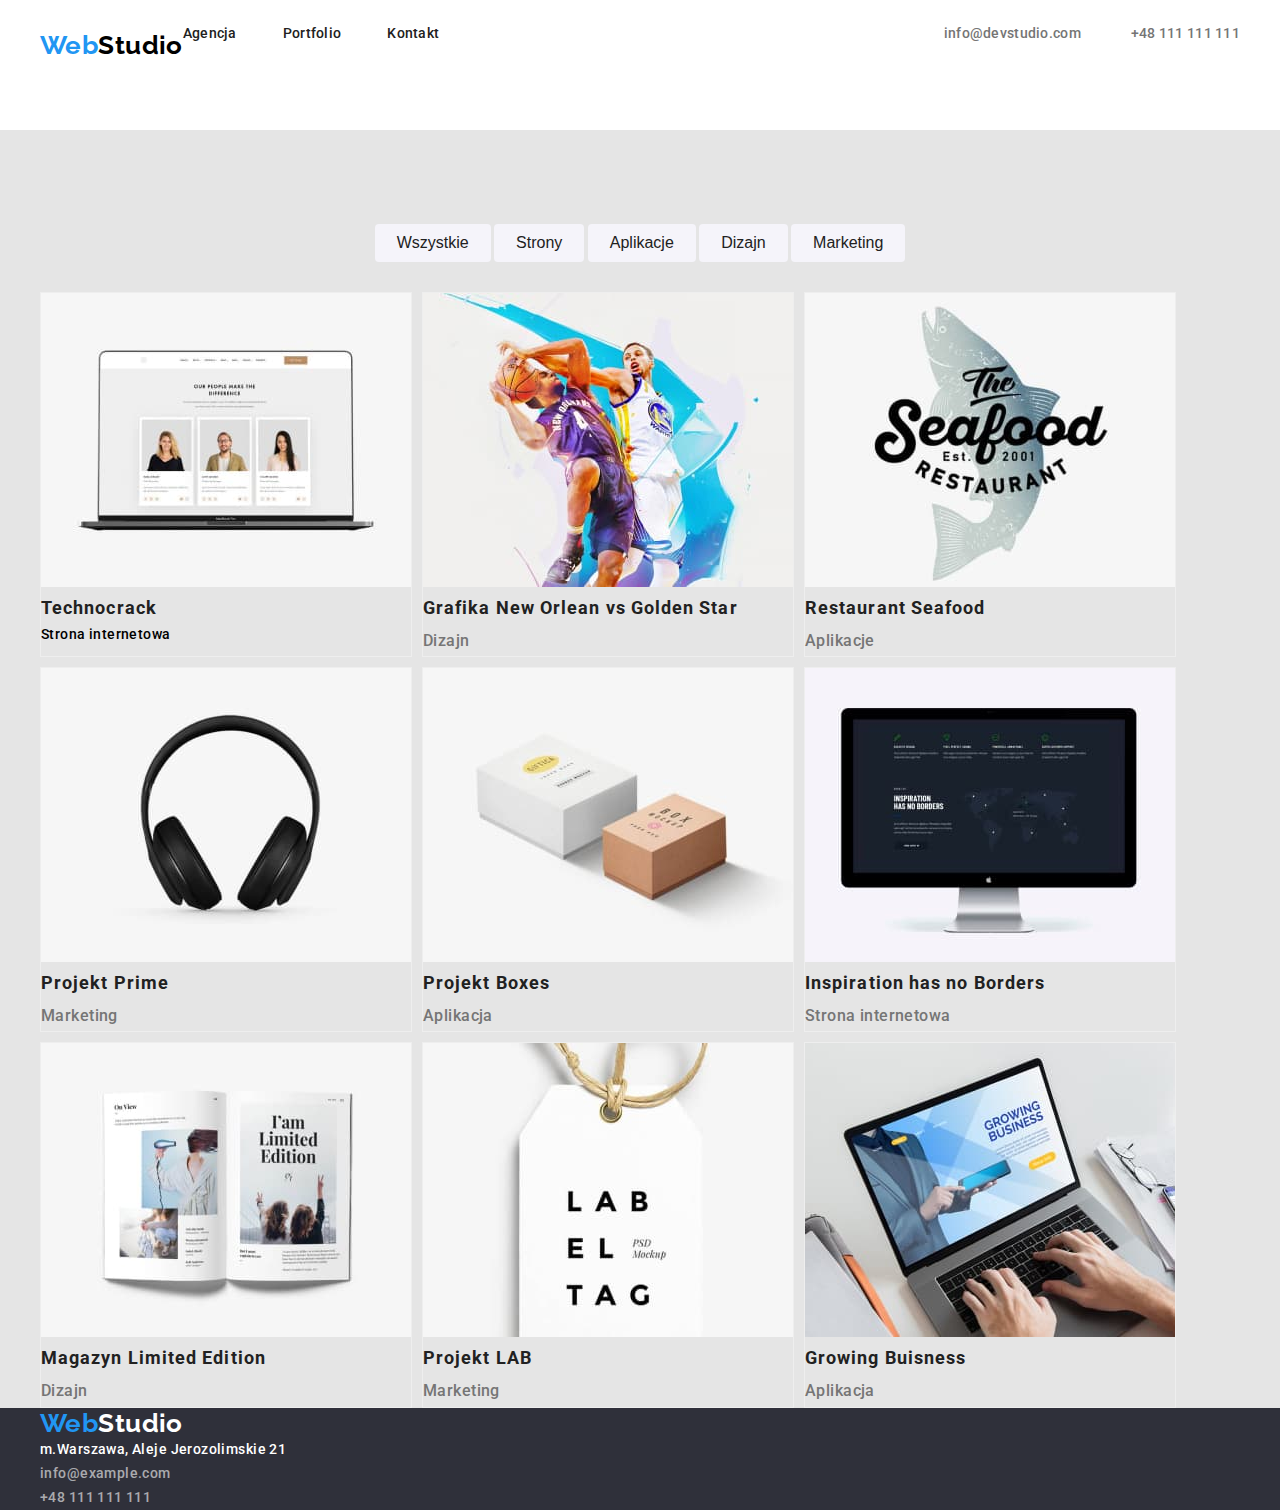
==== portfolio.html @ 94c27e99 "xx" ====
<!DOCTYPE html>
<html lang="pl">
  <head>
    <meta charset="utf-8" />
    <title>WebStudio</title>
    <link rel="preconnect" href="https://fonts.googleapis.com" />
    <link rel="preconnect" href="https://fonts.gstatic.com" crossorigin />
    <link
      href="https://fonts.googleapis.com/css2?family=Raleway:wght@700&family=Roboto:wght@400;500;700;900&display=swap"
      rel="stylesheet"
    />
    <link rel="stylesheet" href="css/style.css" />
    <link
      rel="stylesheet"
      href="https://cdnjs.cloudflare.com/ajax/libs/modern-normalize/1.1.0/modern-normalize.min.css"
      integrity="sha512-wpPYUAdjBVSE4KJnH1VR1HeZfpl1ub8YT/NKx4PuQ5NmX2tKuGu6U/JRp5y+Y8XG2tV+wKQpNHVUX03MfMFn9Q=="
      crossorigin="anonymous"
      referrerpolicy="no-referrer"
    />
  </head>
  <body>
    <header section class="container header">
      <a class="logo-blue" href="./index.html"
        >Web<span class="logo-black">Studio</span></a
      >
      <nav>
        <ul class="page-links">
          <li>
            <a class="black-link" href="./index.html">Agencja</a>
          </li>
          <li><a class="black-link" href="./portfolio.html">Portfolio</a></li>
          <li><a class="black-link" href="">Kontakt</a></li>
        </ul>
      </nav>
      <ul class="address-links">
        <li>
          <a class="contact" href="mailto:info@devstudio.com"
            >info@devstudio.com</a
          >
        </li>
        <li><a class="contact" href=" tel+48111111111 ">+48 111 111 111</a></li>
      </ul>
    </header>
    <main class="main-portfolio">
      <section class="container all-buttons">
        <nav>
          <button class="button-second">Wszystkie</button>
          <button class="button-second">Strony</button>
          <button class="button-second">Aplikacje</button>
          <button class="button-second">Dizajn</button>
          <button class="button-second">Marketing</button>
        </nav>
      </section>
      <section>
        <ul class="container portfolio-pictures">
          <li class="image-portfolio">
            <img
              src="images/Site-on-laptop.jpg"
              alt="site-on-laptop"
              width="370"
              height="294"
            />
            <h5 class="image-title">Technocrack</h5>
            <p>Strona internetowa</p>
          </li>
          <li class="image-portfolio">
            <img
              src="images/Basketballers.jpg"
              alt="basketballers"
              width="370"
              height="294"
            />
            <h5 class="image-title">Grafika New Orlean vs Golden Star</h5>
            <p class="image-undertitle">Dizajn</p>
          </li>
          <li class="image-portfolio">
            <img
              src="images/Logo-of-restaurant.jpg"
              alt="logo-of-restaurant"
              width="370"
              height="294"
            />
            <h5 class="image-title">Restaurant Seafood</h5>
            <p class="image-undertitle">Aplikacje</p>
          </li>
          <li class="image-portfolio">
            <img
              src="images/Headphones.jpg"
              alt="headphones"
              width="370"
              height="294"
            />
            <h5 class="image-title">Projekt Prime</h5>
            <p class="image-undertitle">Marketing</p>
          </li>
          <li class="image-portfolio">
            <img
              src="images/White-and-brown-boxes.jpg"
              alt="white-and-brown-boxes"
              width="370"
              height="294"
            />
            <h5 class="image-title">Projekt Boxes</h5>
            <p class="image-undertitle">Aplikacja</p>
          </li>
          <li class="image-portfolio">
            <img
              src="images/Dark-screen.jpg"
              alt="dark-screen"
              width="370"
              height="294"
            />
            <h5 class="image-title">Inspiration has no Borders</h5>
            <p class="image-undertitle">Strona internetowa</p>
          </li>
          <li class="image-portfolio">
            <img
              src="images/Book-with-pictures.jpg"
              alt="book-with-pictures"
              width="370"
              height="294"
            />
            <h5 class="image-title">Magazyn Limited Edition</h5>
            <p class="image-undertitle">Dizajn</p>
          </li>
          <li class="image-portfolio">
            <img
              src="images/Labletag.jpg"
              alt="labletag"
              width="370"
              height="294"
            />
            <h5 class="image-title">Projekt LAB</h5>
            <p class="image-undertitle">Marketing</p>
          </li>
          <li class="image-portfolio">
            <img
              src="images/Writing-on-laptop.jpg"
              alt="writing-on-laptop"
              width="370"
              height="294"
            />
            <h5 class="image-title">Growing Buisness</h5>
            <p class="image-undertitle">Aplikacja</p>
          </li>
        </ul>
      </section>
    </main>
    <footer class="footer">
      <section class="container">
        <a class="logo-blue">Web<span class="logo-white">Studio</span></a>
        <ul>
          <li>
            <address class="adress-footer">
              m.Warszawa, Aleje Jerozolimskie 21
            </address>
          </li>
          <li>
            <a class="contact-footer" href="mailto:info@example.com"
              >info@example.com</a
            >
          </li>
          <li>
            <a class="contact-footer" href="tel+48111111111">+48 111 111 111</a>
          </li>
        </ul>
      </section>
    </footer>
  </body>
</html>
---- css/style.css ----
* {
  margin: 0;
  padding: 0;
}
body {
  font-family: roboto;
  font-size: 14px;
  font-weight: 500;
  letter-spacing: 0.03em;
}
ul {
  list-style: none;
}
button {
  cursor: pointer;
}
h2 {
  margin: 0;
}
.container {
  max-width: 1200px;
  width: 100%;
  margin: 0 auto;
  padding: 0 15px;
}
.section {
  padding-top: 94px;
  padding-bottom: 94px 0;
}
/* index begin */
.logo-blue {
  color: #2196f3;
  font-size: 26px;
  font-family: Raleway;
  font-weight: 700;
  line-height: 1.18;
  text-decoration: none;
  padding-top: 5px;
}
.logo-black {
  color: #000000;
}
.black-link {
  color: #212121;
  line-height: 1.15;
  letter-spacing: 0.02em;
  text-decoration: none;
}
.black-link:hover,
.contact:hover {
  color: #2196f3;
  cursor: pointer;
}
.contact {
  color: #757575;
  line-height: 1.15;
  letter-spacing: 0.02em;
  text-decoration: none;
}
.main-logo {
  color: #ffffff;
  font-size: 44px;
  font-weight: 900;
  line-height: 1.4;
  letter-spacing: 0.06em;
}
.main-background {
  background-color: #2f303a;
  width: 100%;
  height: 600px;
  text-align: center;
  padding-top: 160px;
}
.main-button {
  color: #ffffff;
  font-size: 16px;
  font-weight: 700;
  line-height: 1.9;
  letter-spacing: 0.06em;
  text-align: center;
  background-color: #2196f3;
  border-radius: 4px;
  border: none;
  padding: 10px 42px;
}
.background-lorem {
  background-color: #e5e5e5;
}
.heading-lorem {
  color: #212121;
  font-weight: 700;
  line-height: 1.15;
}
.text-lorem {
  color: #757575;
  line-height: 1.7;
}
.section-headings {
  color: #212121;
  font-size: 36px;
  font-weight: 700;
  line-height: 1.17;
  padding-top: 94px;
  padding-bottom: 50px;
}
.section-what-we-do {
  text-align: center;
  background-color: #e5e5e5;
}
.background-our-team {
  background-color: #f5f4fa;
  text-align: center;
}
.team-image {
  background-color: #ffffff;
  box-shadow: 0px 1px 3px rgba(0, 0, 0, 0.12), 0px 1px 1px rgba(0, 0, 0, 0.14),
    0px 2px 1px rgba(0, 0, 0, 0.2);
  border-radius: 0px 0px 4px 4px;
  width: 270px;
  height: 368px;
}
.name {
  color: #212121;
  font-size: 16px;
  line-height: 1.15;
}
.position {
  color: #757575;
  font-size: 16px;
  line-height: 1.15;
}
.logo-white {
  color: #ffffff;
}
.footer {
  background-color: #2f303a;
}
.adress-footer {
  color: #ffffff;
  line-height: 1.7;
  text-decoration: none;
  font-style: normal;
  margin-right: auto;
}
.contact-footer {
  color: rgba(255, 255, 255, 0.6);
  line-height: 1.7;
  text-decoration: none;
  margin-left: auto;
}
/* portfolio begin */
.button-second {
  color: #212121;
  background-color: #f5f4fa;
  line-height: 1.6;
  font-size: 16px;
  border-radius: 4px;
  border: none;
  padding: 6px 22px;
}
.button-second:hover {
  background-color: #2196f3;
  color: #ffffff;
  cursor: pointer;
}
.main-portfolio {
  background-color: #e5e5e5;
}
.image-portfolio {
  border: 1px solid;
  border-color: #eeeeee;
}
.image-title {
  color: #212121;
  font-weight: 700;
  font-size: 18px;
  line-height: 2;
  letter-spacing: 0.06em;
}
.image-undertitle {
  color: #757575;
  font-size: 16px;
  line-height: 1.9;
}

.header {
  display: flex;
  height: 80px;
  padding-top: 25px;
  padding-bottom: 25px;
}
.page-links {
  display: flex;
  gap: 46px;
}
.address-links {
  display: flex;
  margin-left: auto;
  gap: 50px;
}
.lorem-element {
  display: flex;
  gap: 30px;
  margin: auto;
  padding-top: 94px;
}
.pictures-what-we-do {
  display: flex;
  gap: 30px;
}
.our-team {
  display: flex;
  gap: 30px;
}
.all-buttons {
  display: flex;
  gap: 8px;
  padding-top: 94px;
  padding-bottom: 30px;
  justify-content: center;
}
.portfolio-pictures {
  display: flex;
  margin-right: auto;
  margin-left: auto;
  flex-wrap: wrap;
  gap: 10px;
  flex-basis: calc((100% - 30px) / 3);
}
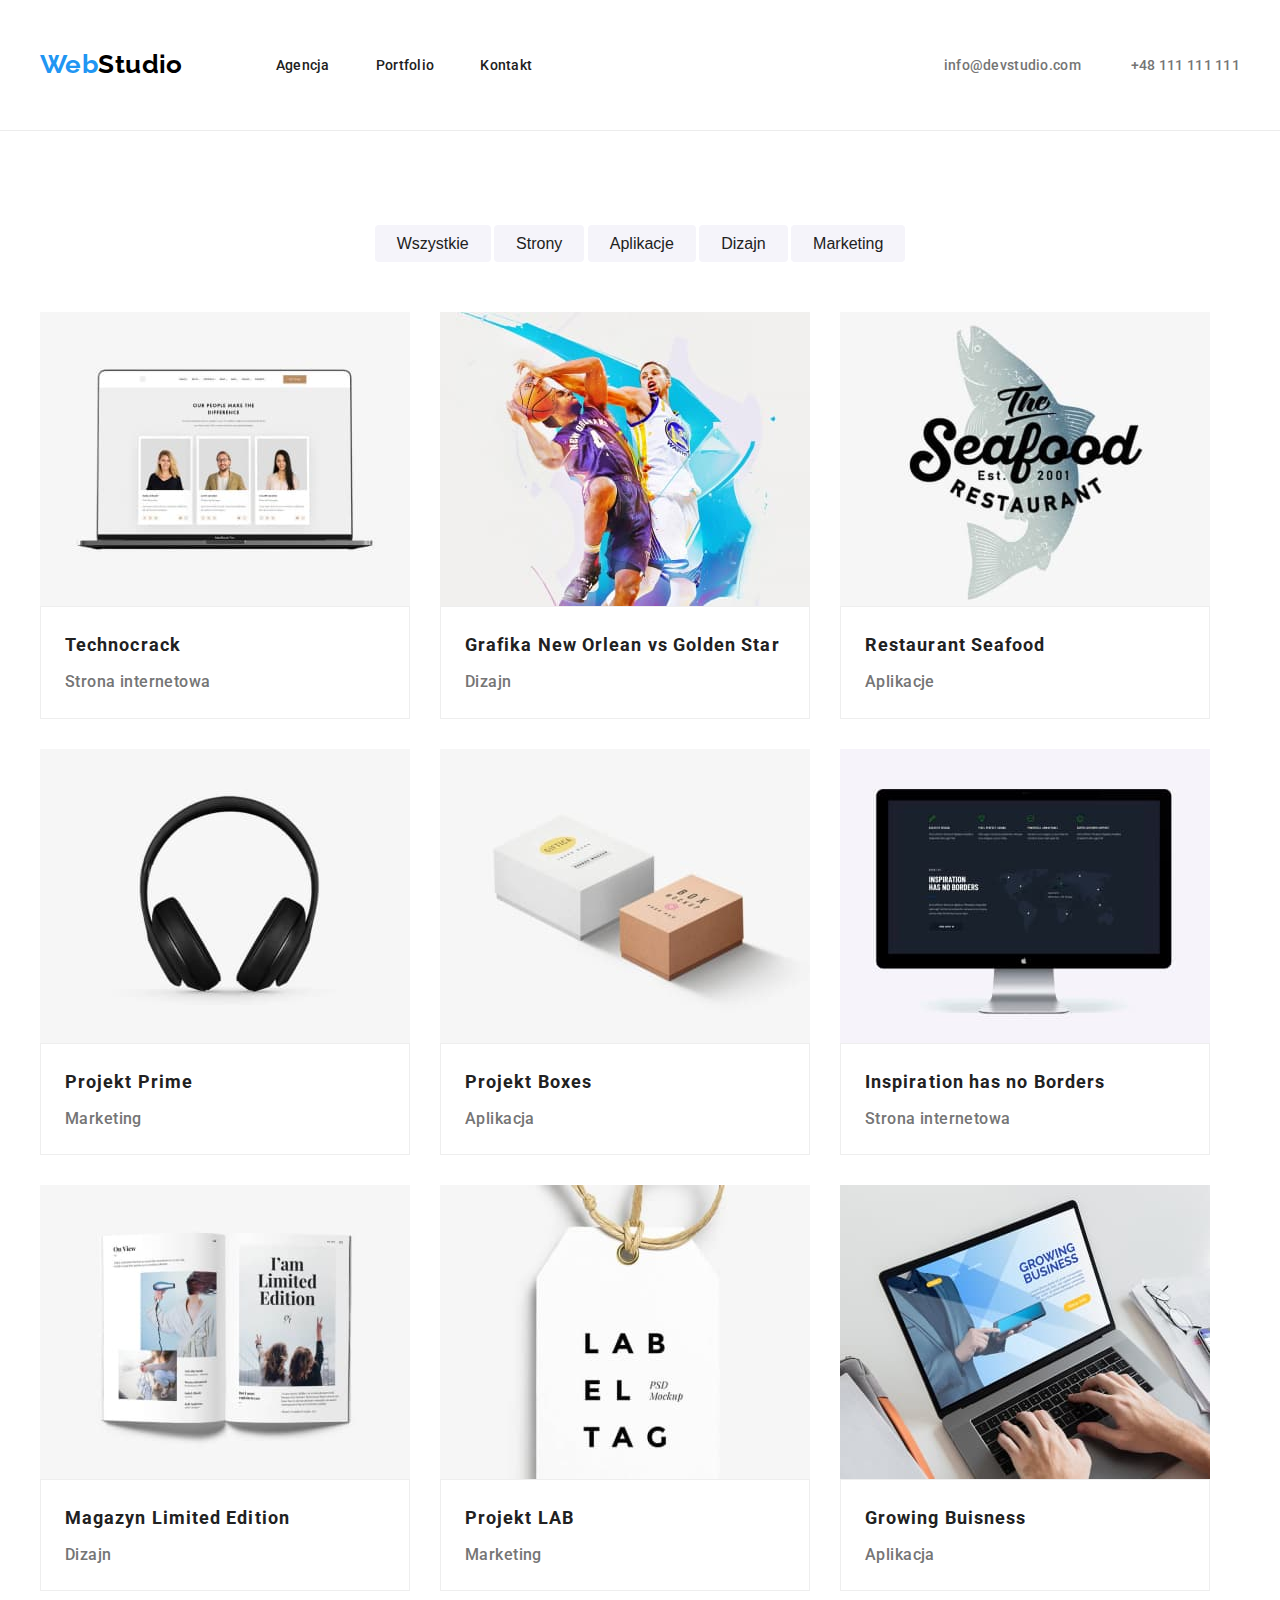
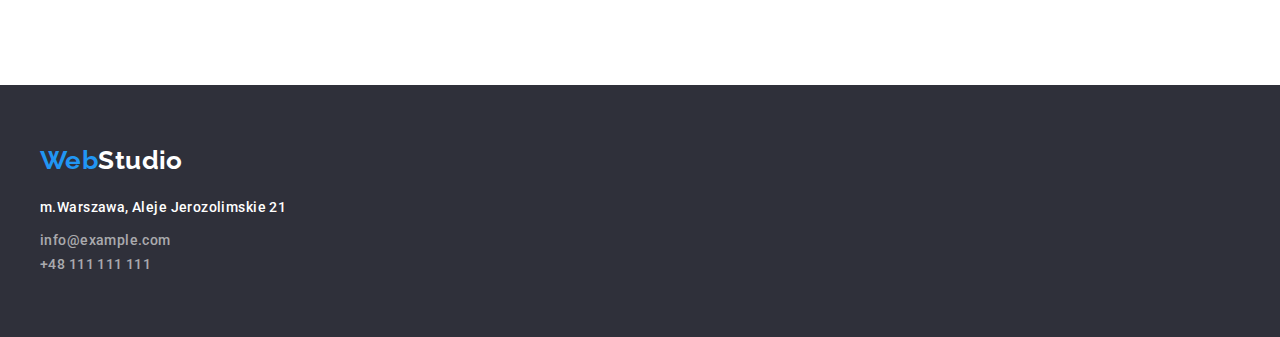
==== commit 050e62d1: "xx" ====
--- a/portfolio.html
+++ b/portfolio.html
@@ -9,7 +9,6 @@
       href="https://fonts.googleapis.com/css2?family=Raleway:wght@700&family=Roboto:wght@400;500;700;900&display=swap"
       rel="stylesheet"
     />
-    <link rel="stylesheet" href="css/style.css" />
     <link
       rel="stylesheet"
       href="https://cdnjs.cloudflare.com/ajax/libs/modern-normalize/1.1.0/modern-normalize.min.css"
@@ -17,11 +16,11 @@
       crossorigin="anonymous"
       referrerpolicy="no-referrer"
     />
+    <link rel="stylesheet" href="css/style.css" />
   </head>
   <body>
-    <header section class="container header">
-      <a class="logo-blue" href="./index.html"
-        >Web<span class="logo-black">Studio</span></a
+    <header><section class="container header">
+      <a class="logo-blue" href="./index.html">Web<span class="logo-black">Studio</span></a
       >
       <nav>
         <ul class="page-links">
@@ -59,94 +58,95 @@
               alt="site-on-laptop"
               width="370"
               height="294"
-            />
+            /><div class="image-border">
             <h5 class="image-title">Technocrack</h5>
-            <p>Strona internetowa</p>
-          </li>
+            <p class="image-undertitle">Strona internetowa</p>
+          </div></li>
           <li class="image-portfolio">
             <img
               src="images/Basketballers.jpg"
               alt="basketballers"
               width="370"
               height="294"
-            />
+            /><div class="image-border">
             <h5 class="image-title">Grafika New Orlean vs Golden Star</h5>
             <p class="image-undertitle">Dizajn</p>
-          </li>
+          </div></li>
           <li class="image-portfolio">
             <img
               src="images/Logo-of-restaurant.jpg"
               alt="logo-of-restaurant"
               width="370"
               height="294"
-            />
+            /><div class="image-border">
             <h5 class="image-title">Restaurant Seafood</h5>
             <p class="image-undertitle">Aplikacje</p>
-          </li>
+          </div></li>
           <li class="image-portfolio">
             <img
               src="images/Headphones.jpg"
               alt="headphones"
               width="370"
               height="294"
-            />
+            /><div class="image-border">
             <h5 class="image-title">Projekt Prime</h5>
             <p class="image-undertitle">Marketing</p>
-          </li>
+          </div></li>
           <li class="image-portfolio">
             <img
               src="images/White-and-brown-boxes.jpg"
               alt="white-and-brown-boxes"
               width="370"
               height="294"
-            />
+            /><div class="image-border">
             <h5 class="image-title">Projekt Boxes</h5>
             <p class="image-undertitle">Aplikacja</p>
-          </li>
+          </div></li>
           <li class="image-portfolio">
             <img
               src="images/Dark-screen.jpg"
               alt="dark-screen"
               width="370"
               height="294"
-            />
+            /><div class="image-border">
             <h5 class="image-title">Inspiration has no Borders</h5>
             <p class="image-undertitle">Strona internetowa</p>
-          </li>
+          </div></li>
           <li class="image-portfolio">
             <img
               src="images/Book-with-pictures.jpg"
               alt="book-with-pictures"
               width="370"
               height="294"
-            />
+            /><div class="image-border">
             <h5 class="image-title">Magazyn Limited Edition</h5>
             <p class="image-undertitle">Dizajn</p>
-          </li>
+          </div></li>
           <li class="image-portfolio">
             <img
               src="images/Labletag.jpg"
               alt="labletag"
               width="370"
               height="294"
-            />
+            /><div class="image-border">
             <h5 class="image-title">Projekt LAB</h5>
             <p class="image-undertitle">Marketing</p>
-          </li>
+          </div></li>
           <li class="image-portfolio">
             <img
               src="images/Writing-on-laptop.jpg"
               alt="writing-on-laptop"
               width="370"
               height="294"
-            />
+            /><div class="image-border">
             <h5 class="image-title">Growing Buisness</h5>
             <p class="image-undertitle">Aplikacja</p>
-          </li>
+          </div></li>
         </ul>
       </section>
     </main>
     <footer class="footer">
+      <div class="footer-back">
       <section class="container">
         <a class="logo-blue">Web<span class="logo-white">Studio</span></a>
         <ul>
@@ -165,6 +165,6 @@
           </li>
         </ul>
       </section>
-    </footer>
+    </div></footer>
   </body>
 </html>
--- a/css/style.css
+++ b/css/style.css
@@ -8,6 +8,9 @@
   font-weight: 500;
   letter-spacing: 0.03em;
 }
+img {
+  display: block;
+}
 ul {
   list-style: none;
 }
@@ -16,6 +19,10 @@
 }
 h2 {
   margin: 0;
+}
+header {
+  border-bottom: 1px solid #ececec;
+  width: 100%;
 }
 .container {
   max-width: 1200px;
@@ -35,7 +42,9 @@
   font-weight: 700;
   line-height: 1.18;
   text-decoration: none;
-  padding-top: 5px;
+  padding-top: 24px;
+  padding-right: 93px;
+  padding-bottom: 25px;
 }
 .logo-black {
   color: #000000;
@@ -45,6 +54,7 @@
   line-height: 1.15;
   letter-spacing: 0.02em;
   text-decoration: none;
+  padding-right: not(: last-child) 46px;
 }
 .black-link:hover,
 .contact:hover {
@@ -57,19 +67,22 @@
   letter-spacing: 0.02em;
   text-decoration: none;
 }
+
 .main-logo {
   color: #ffffff;
   font-size: 44px;
   font-weight: 900;
   line-height: 1.4;
   letter-spacing: 0.06em;
+  padding-bottom: 30px;
 }
 .main-background {
   background-color: #2f303a;
   width: 100%;
-  height: 600px;
-  text-align: center;
-  padding-top: 160px;
+  padding-bottom: 280px;
+
+  text-align: center;
+  padding-top: 200px;
 }
 .main-button {
   color: #ffffff;
@@ -84,16 +97,19 @@
   padding: 10px 42px;
 }
 .background-lorem {
-  background-color: #e5e5e5;
+  background-color: white;
 }
 .heading-lorem {
   color: #212121;
   font-weight: 700;
   line-height: 1.15;
+  font-style: normal;
+  padding-bottom: 10px;
 }
 .text-lorem {
   color: #757575;
   line-height: 1.7;
+  font-weight: 400;
 }
 .section-headings {
   color: #212121;
@@ -105,11 +121,16 @@
 }
 .section-what-we-do {
   text-align: center;
-  background-color: #e5e5e5;
+  background-color: white;
+}
+.who-is-who {
+  padding-bottom: 108px;
 }
 .background-our-team {
   background-color: #f5f4fa;
   text-align: center;
+  width: 100%;
+  height: 648px;
 }
 .team-image {
   background-color: #ffffff;
@@ -117,23 +138,31 @@
     0px 2px 1px rgba(0, 0, 0, 0.2);
   border-radius: 0px 0px 4px 4px;
   width: 270px;
-  height: 368px;
-}
+}
+
 .name {
   color: #212121;
   font-size: 16px;
   line-height: 1.15;
+  padding-top: 30px;
+  padding-bottom: 10px;
 }
 .position {
   color: #757575;
   font-size: 16px;
   line-height: 1.15;
+  padding-bottom: 30px;
 }
 .logo-white {
   color: #ffffff;
 }
 .footer {
   background-color: #2f303a;
+  width: 100%;
+  height: 252px;
+}
+.footer-back {
+  padding-top: 60px;
 }
 .adress-footer {
   color: #ffffff;
@@ -141,6 +170,8 @@
   text-decoration: none;
   font-style: normal;
   margin-right: auto;
+  padding-top: 20px;
+  padding-bottom: 9px;
 }
 .contact-footer {
   color: rgba(255, 255, 255, 0.6);
@@ -164,11 +195,11 @@
   cursor: pointer;
 }
 .main-portfolio {
-  background-color: #e5e5e5;
-}
-.image-portfolio {
-  border: 1px solid;
-  border-color: #eeeeee;
+  background-color: white;
+}
+.image-border {
+  border-top: none;
+  border: 1px solid #eeeeee;
 }
 .image-title {
   color: #212121;
@@ -176,28 +207,36 @@
   font-size: 18px;
   line-height: 2;
   letter-spacing: 0.06em;
+  padding-top: 20px;
+  padding-left: 24px;
+  padding-bottom: 4px;
 }
 .image-undertitle {
   color: #757575;
   font-size: 16px;
   line-height: 1.9;
+  padding-left: 24px;
+  padding-bottom: 20px;
 }
 
 .header {
   display: flex;
-  height: 80px;
+
   padding-top: 25px;
   padding-bottom: 25px;
 }
 .page-links {
   display: flex;
   gap: 46px;
+  padding-top: 32px;
 }
 .address-links {
   display: flex;
   margin-left: auto;
   gap: 50px;
-}
+  padding-top: 32px;
+}
+
 .lorem-element {
   display: flex;
   gap: 30px;
@@ -207,6 +246,7 @@
 .pictures-what-we-do {
   display: flex;
   gap: 30px;
+  padding-bottom: 94px;
 }
 .our-team {
   display: flex;
@@ -216,7 +256,7 @@
   display: flex;
   gap: 8px;
   padding-top: 94px;
-  padding-bottom: 30px;
+  padding-bottom: 50px;
   justify-content: center;
 }
 .portfolio-pictures {
@@ -224,6 +264,7 @@
   margin-right: auto;
   margin-left: auto;
   flex-wrap: wrap;
-  gap: 10px;
+  gap: 30px;
   flex-basis: calc((100% - 30px) / 3);
-}
+  padding-bottom: 94px;
+}
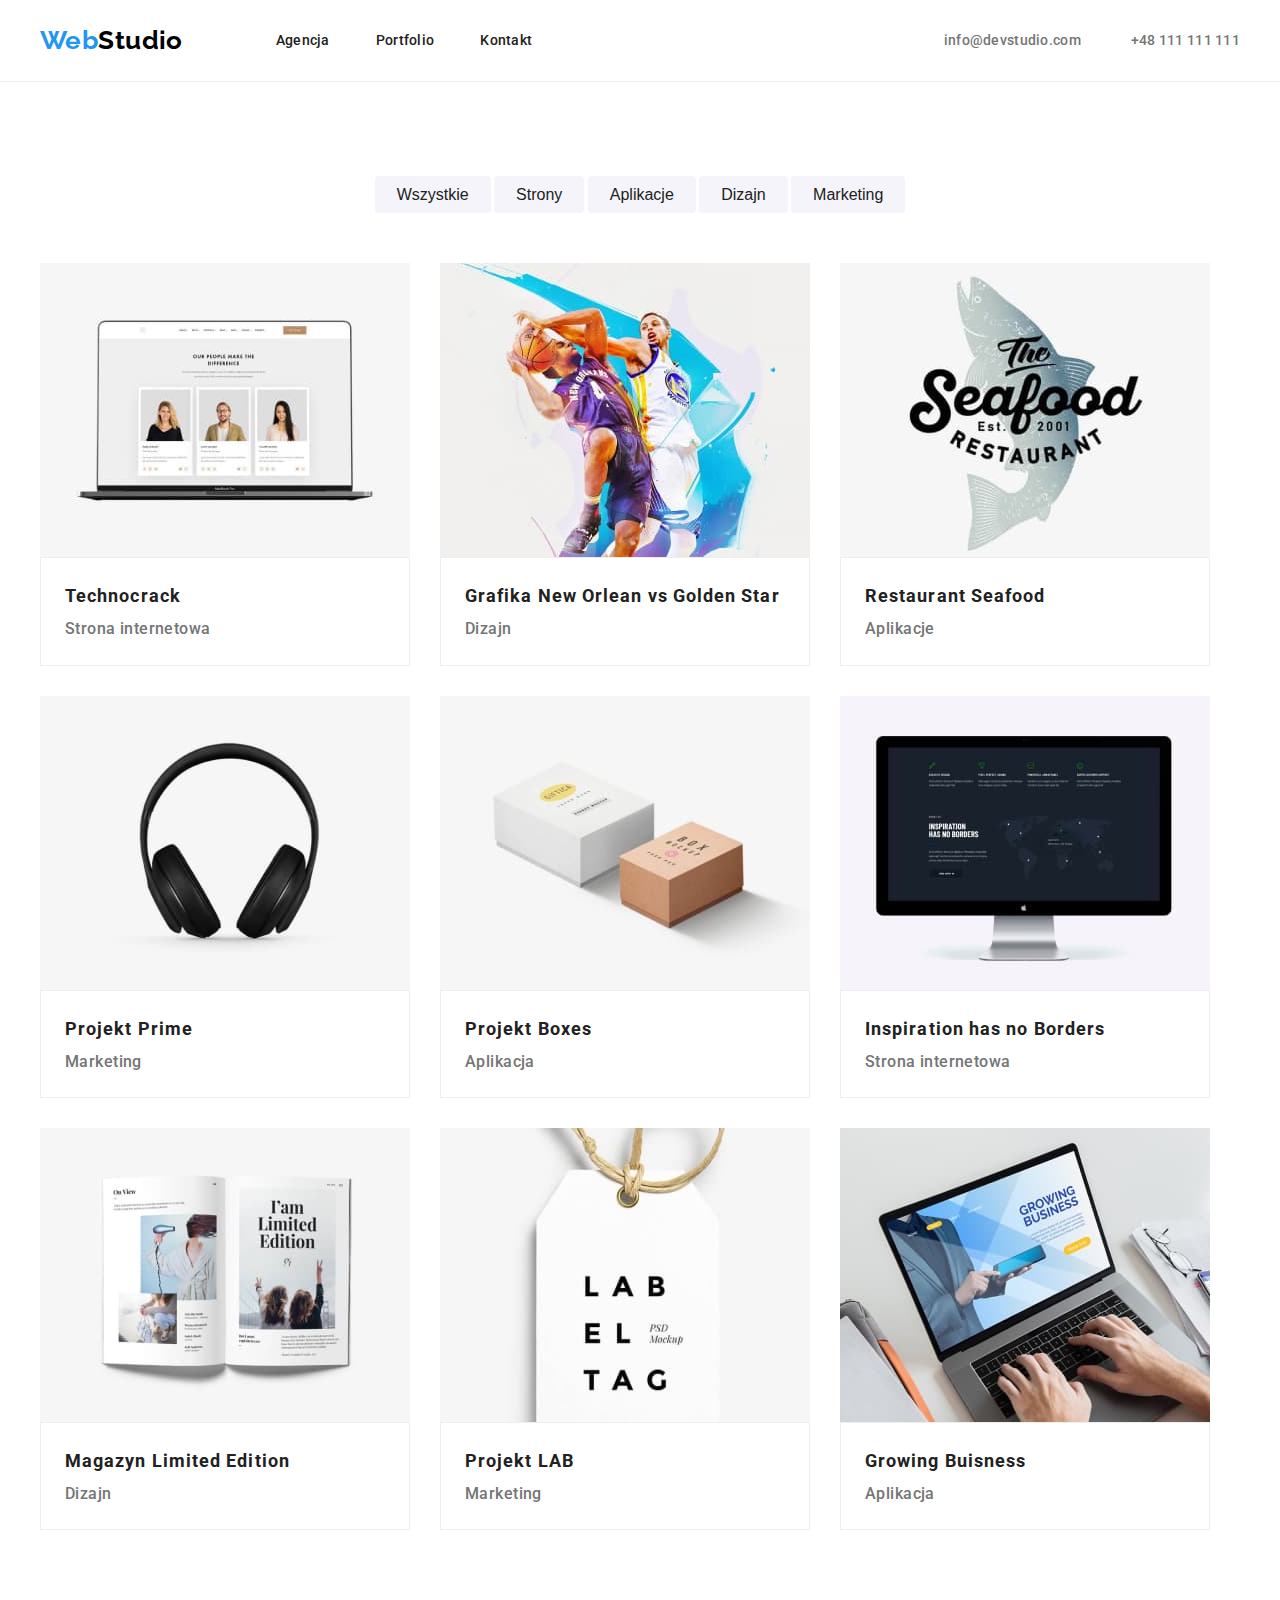
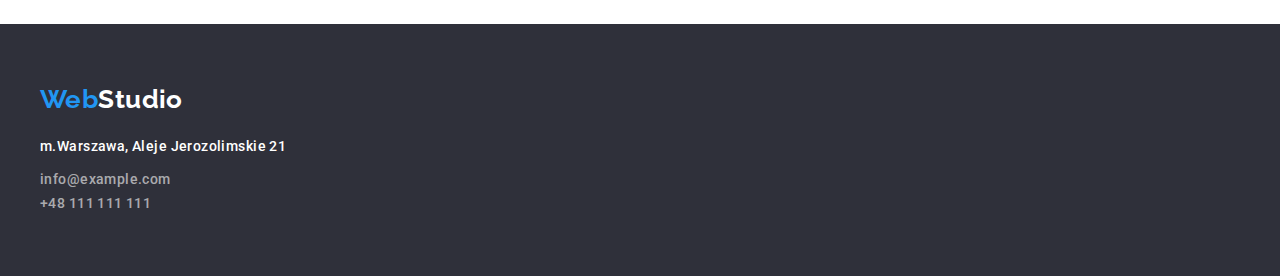
==== commit b62fefe3: "xx" ====
--- a/portfolio.html
+++ b/portfolio.html
@@ -19,28 +19,29 @@
     <link rel="stylesheet" href="css/style.css" />
   </head>
   <body>
-    <header><section class="container header">
-      <a class="logo-blue" href="./index.html">Web<span class="logo-black">Studio</span></a
-      >
-      <nav>
-        <ul class="page-links">
-          <li>
-            <a class="black-link" href="./index.html">Agencja</a>
-          </li>
-          <li><a class="black-link" href="./portfolio.html">Portfolio</a></li>
-          <li><a class="black-link" href="">Kontakt</a></li>
-        </ul>
-      </nav>
-      <ul class="address-links">
-        <li>
-          <a class="contact" href="mailto:info@devstudio.com"
-            >info@devstudio.com</a
-          >
-        </li>
-        <li><a class="contact" href=" tel+48111111111 ">+48 111 111 111</a></li>
-      </ul>
-    </header>
-    <main class="main-portfolio">
+     <header>
+            <section class="header container">
+            <div class="header-top"><a class="logo-blue" href="./index.html">Web<span class="logo-black">Studio</span></a>
+            <nav class="nav-items">
+                <ul class="page-links">
+                    <li>
+                        <a class="black-link" href="./index.html">Agencja</a>
+                    </li>
+                    <li><a class="black-link" href="./portfolio.html">Portfolio</a>
+                    
+                    </li>
+                    <li><a class="black-link" href="">Kontakt</a></li>
+
+                </ul>
+            </nav></div>
+            <ul class="address-links">
+                <li><a class="contact" href="mailto:info@devstudio.com">info@devstudio.com</a></li>
+                <li><a class="contact" href=" tel+48111111111 ">+48 111 111 111</a></li>
+            
+            </ul>
+            </section>
+        </header>
+    <main class=" main main-portfolio">
       <section class="container all-buttons">
         <nav>
           <button class="button-second">Wszystkie</button>
--- a/css/style.css
+++ b/css/style.css
@@ -34,6 +34,10 @@
   padding-top: 94px;
   padding-bottom: 94px 0;
 }
+.main {
+  padding-top: 94px;
+  padding-bottom: 94px;
+}
 /* index begin */
 .logo-blue {
   color: #2196f3;
@@ -42,9 +46,9 @@
   font-weight: 700;
   line-height: 1.18;
   text-decoration: none;
-  padding-top: 24px;
   padding-right: 93px;
-  padding-bottom: 25px;
+  /* padding-bottom: 25px;
+  padding-top: 24px; */
 }
 .logo-black {
   color: #000000;
@@ -79,10 +83,8 @@
 .main-background {
   background-color: #2f303a;
   width: 100%;
-  padding-bottom: 280px;
-
-  text-align: center;
-  padding-top: 200px;
+  text-align: center;
+  padding: 200px 0;
 }
 .main-button {
   color: #ffffff;
@@ -111,12 +113,15 @@
   line-height: 1.7;
   font-weight: 400;
 }
+.lorem-main {
+  padding-top: 94px;
+}
 .section-headings {
   color: #212121;
   font-size: 36px;
   font-weight: 700;
   line-height: 1.17;
-  padding-top: 94px;
+  /* padding-top: 94px; */
   padding-bottom: 50px;
 }
 .section-what-we-do {
@@ -130,7 +135,6 @@
   background-color: #f5f4fa;
   text-align: center;
   width: 100%;
-  height: 648px;
 }
 .team-image {
   background-color: #ffffff;
@@ -139,19 +143,21 @@
   border-radius: 0px 0px 4px 4px;
   width: 270px;
 }
-
+.name-and-position {
+  padding: 30px 30px;
+}
 .name {
   color: #212121;
   font-size: 16px;
-  line-height: 1.15;
-  padding-top: 30px;
-  padding-bottom: 10px;
+  line-height: 1.7;
+  /* padding-top: 30px;
+  padding-bottom: 10px; */
 }
 .position {
   color: #757575;
   font-size: 16px;
-  line-height: 1.15;
-  padding-bottom: 30px;
+  line-height: 1.7;
+  /* padding-bottom: 30px; */
 }
 .logo-white {
   color: #ffffff;
@@ -159,10 +165,10 @@
 .footer {
   background-color: #2f303a;
   width: 100%;
-  height: 252px;
 }
 .footer-back {
   padding-top: 60px;
+  padding-bottom: 60px;
 }
 .adress-footer {
   color: #ffffff;
@@ -200,6 +206,8 @@
 .image-border {
   border-top: none;
   border: 1px solid #eeeeee;
+  padding-left: 24px;
+  padding-bottom: 20px;
 }
 .image-title {
   color: #212121;
@@ -208,54 +216,58 @@
   line-height: 2;
   letter-spacing: 0.06em;
   padding-top: 20px;
-  padding-left: 24px;
-  padding-bottom: 4px;
 }
 .image-undertitle {
   color: #757575;
   font-size: 16px;
   line-height: 1.9;
-  padding-left: 24px;
-  padding-bottom: 20px;
-}
-
+}
+.header-top {
+  display: flex;
+}
+.nav-items {
+  display: flex;
+  align-items: center;
+}
 .header {
   display: flex;
-
+  justify-content: space-between;
   padding-top: 25px;
   padding-bottom: 25px;
 }
 .page-links {
   display: flex;
   gap: 46px;
-  padding-top: 32px;
+  /* padding-top: 32px; */
 }
 .address-links {
   display: flex;
-  margin-left: auto;
+  /* margin-left: auto; */
   gap: 50px;
-  padding-top: 32px;
+  /* padding-top: 32px; */
+  align-items: center;
 }
 
 .lorem-element {
   display: flex;
   gap: 30px;
   margin: auto;
-  padding-top: 94px;
+  /* padding-top: 94px; */
 }
 .pictures-what-we-do {
   display: flex;
   gap: 30px;
-  padding-bottom: 94px;
+  /* padding-bottom: 94px; */
 }
 .our-team {
   display: flex;
   gap: 30px;
+  /* padding-bottom: 94px; */
 }
 .all-buttons {
   display: flex;
   gap: 8px;
-  padding-top: 94px;
+  /* padding-top: 94px; */
   padding-bottom: 50px;
   justify-content: center;
 }
@@ -266,5 +278,5 @@
   flex-wrap: wrap;
   gap: 30px;
   flex-basis: calc((100% - 30px) / 3);
-  padding-bottom: 94px;
-}
+  /* padding-bottom: 94px; */
+}
